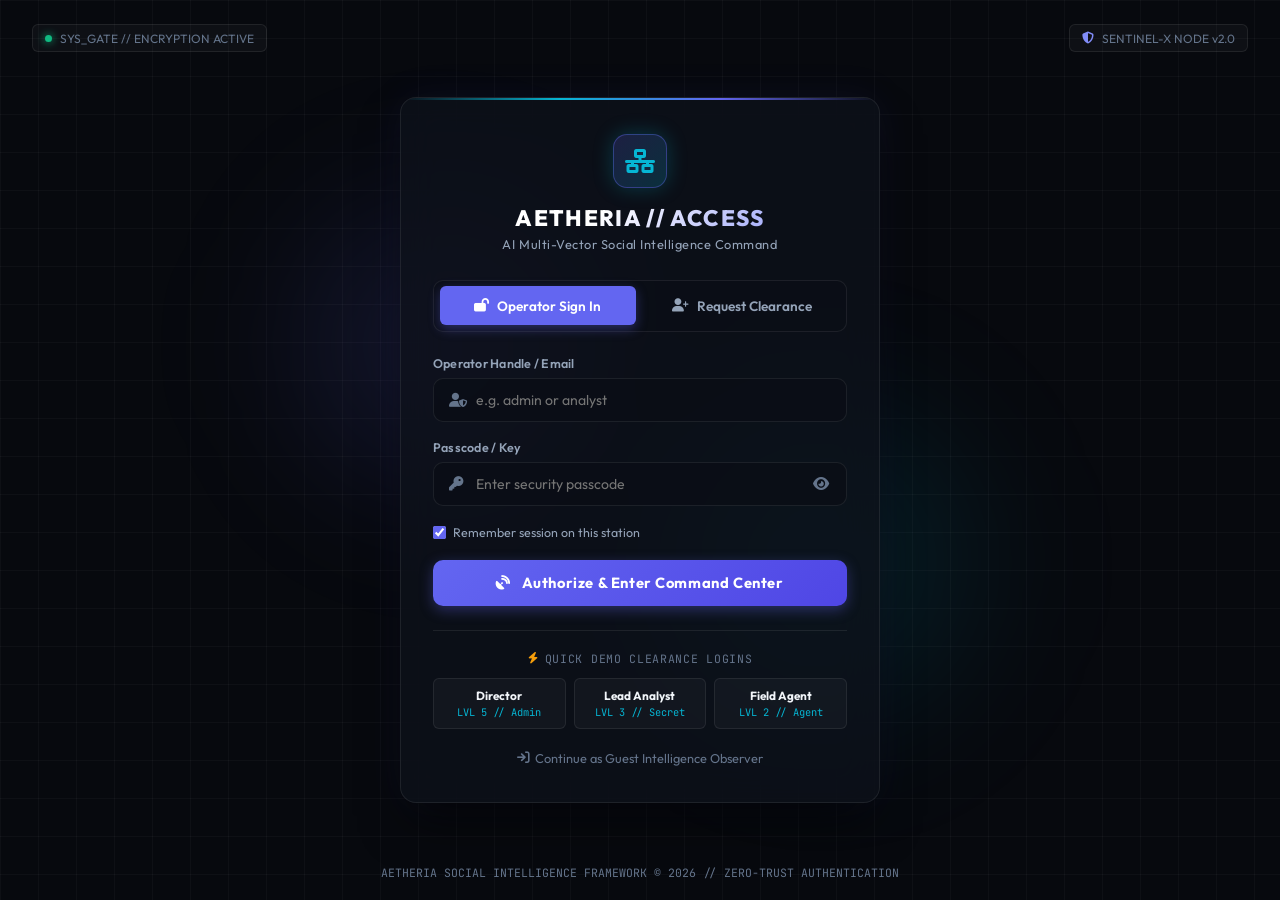
==== frontend/login.html @ 0024b8b7 "Update project" ====
<!DOCTYPE html>
<html lang="en">
<head>
  <meta charset="UTF-8" />
  <meta name="viewport" content="width=device-width, initial-scale=1.0" />
  <title>AETHERIA // Access Portal & Authentication</title>
  <meta name="description" content="Secure Access Portal for AETHERIA AI Social Media Intelligence & Network Framework" />
  
  <!-- Fonts -->
  <link rel="preconnect" href="https://fonts.googleapis.com">
  <link rel="preconnect" href="https://fonts.gstatic.com" crossorigin>
  <link href="https://fonts.googleapis.com/css2?family=JetBrains+Mono:wght@400;600;700&family=Outfit:wght@300;400;500;600;700;800&display=swap" rel="stylesheet">
  
  <!-- Font Awesome -->
  <link rel="stylesheet" href="https://cdnjs.cloudflare.com/ajax/libs/font-awesome/6.5.1/css/all.min.css" />

  <style>
    :root {
      --bg-dark: #07090e;
      --bg-card: rgba(14, 18, 27, 0.75);
      --bg-card-hover: rgba(22, 28, 42, 0.85);
      --bg-input: rgba(10, 14, 22, 0.8);
      
      --primary: #6366f1;
      --primary-light: #818cf8;
      --primary-glow: rgba(99, 102, 241, 0.35);
      
      --neon-cyan: #06b6d4;
      --neon-cyan-glow: rgba(6, 182, 212, 0.3);
      --neon-emerald: #10b981;
      --neon-purple: #a855f7;
      --neon-rose: #f43f5e;
      --neon-amber: #f59e0b;
      
      --text-main: #f1f5f9;
      --text-muted: #94a3b8;
      --text-dim: #64748b;
      
      --border-subtle: rgba(255, 255, 255, 0.08);
      --border-active: rgba(99, 102, 241, 0.5);
      --radius-lg: 16px;
      --radius-md: 10px;
      --radius-sm: 6px;
    }

    * {
      box-sizing: border-box;
      margin: 0;
      padding: 0;
      font-family: 'Outfit', -apple-system, BlinkMacSystemFont, sans-serif;
      -webkit-font-smoothing: antialiased;
    }

    body {
      background-color: var(--bg-dark);
      color: var(--text-main);
      min-height: 100vh;
      display: flex;
      flex-direction: column;
      justify-content: center;
      align-items: center;
      overflow-x: hidden;
      position: relative;
      padding: 1.5rem;
    }

    /* Ambient Cyber Background Grid & Orbs */
    .bg-grid {
      position: fixed;
      inset: 0;
      background-image: 
        linear-gradient(to right, rgba(255, 255, 255, 0.03) 1px, transparent 1px),
        linear-gradient(to bottom, rgba(255, 255, 255, 0.03) 1px, transparent 1px);
      background-size: 38px 38px;
      z-index: 0;
      pointer-events: none;
    }

    .glow-orb-1 {
      position: fixed;
      top: 15%;
      left: 18%;
      width: 420px;
      height: 420px;
      background: radial-gradient(circle, rgba(99, 102, 241, 0.18) 0%, transparent 70%);
      filter: blur(60px);
      z-index: 0;
      pointer-events: none;
      animation: floatSlow 12s ease-in-out infinite alternate;
    }

    .glow-orb-2 {
      position: fixed;
      bottom: 12%;
      right: 18%;
      width: 460px;
      height: 460px;
      background: radial-gradient(circle, rgba(6, 182, 212, 0.15) 0%, transparent 70%);
      filter: blur(60px);
      z-index: 0;
      pointer-events: none;
      animation: floatSlow 15s ease-in-out infinite alternate-reverse;
    }

    @keyframes floatSlow {
      0% { transform: translate(0, 0) scale(1); }
      100% { transform: translate(30px, -40px) scale(1.1); }
    }

    /* Top Telemetry Bar */
    .top-telemetry {
      position: absolute;
      top: 1.5rem;
      left: 2rem;
      right: 2rem;
      display: flex;
      justify-content: space-between;
      align-items: center;
      font-family: 'JetBrains Mono', monospace;
      font-size: 0.75rem;
      color: var(--text-dim);
      z-index: 10;
    }

    .telemetry-tag {
      display: inline-flex;
      align-items: center;
      gap: 0.5rem;
      background: rgba(255, 255, 255, 0.03);
      padding: 0.35rem 0.75rem;
      border-radius: var(--radius-sm);
      border: 1px solid var(--border-subtle);
    }

    .pulse-dot {
      width: 7px;
      height: 7px;
      border-radius: 50%;
      background: var(--neon-emerald);
      box-shadow: 0 0 8px var(--neon-emerald);
      animation: pulse 2s infinite;
    }

    @keyframes pulse {
      0%, 100% { opacity: 1; transform: scale(1); }
      50% { opacity: 0.4; transform: scale(0.85); }
    }

    /* Main Auth Container */
    .auth-card-container {
      position: relative;
      z-index: 10;
      width: 100%;
      max-width: 480px;
      margin: auto;
    }

    .auth-card {
      background: var(--bg-card);
      backdrop-filter: blur(20px);
      -webkit-backdrop-filter: blur(20px);
      border: 1px solid var(--border-subtle);
      border-radius: var(--radius-lg);
      padding: 2.25rem 2rem;
      box-shadow: 0 25px 50px -12px rgba(0, 0, 0, 0.7), 0 0 40px rgba(99, 102, 241, 0.08);
      position: relative;
      overflow: hidden;
      transition: border-color 0.3s ease;
    }

    .auth-card::before {
      content: '';
      position: absolute;
      top: 0;
      left: 0;
      right: 0;
      height: 2px;
      background: linear-gradient(90deg, transparent, var(--neon-cyan), var(--primary), transparent);
    }

    /* Brand Header */
    .brand-section {
      text-align: center;
      margin-bottom: 1.75rem;
    }

    .brand-icon-wrap {
      width: 54px;
      height: 54px;
      margin: 0 auto 1rem;
      border-radius: 14px;
      background: linear-gradient(135deg, rgba(99, 102, 241, 0.2), rgba(6, 182, 212, 0.2));
      border: 1px solid rgba(99, 102, 241, 0.4);
      display: flex;
      align-items: center;
      justify-content: center;
      font-size: 1.5rem;
      color: var(--neon-cyan);
      box-shadow: 0 0 20px rgba(6, 182, 212, 0.25);
    }

    .brand-title {
      font-size: 1.4rem;
      font-weight: 800;
      letter-spacing: 0.06em;
      background: linear-gradient(135deg, #ffffff 40%, var(--primary-light) 100%);
      -webkit-background-clip: text;
      -webkit-text-fill-color: transparent;
    }

    .brand-subtitle {
      font-size: 0.8rem;
      color: var(--text-muted);
      margin-top: 0.25rem;
      letter-spacing: 0.04em;
    }

    /* Auth Tab Toggle */
    .auth-tabs {
      display: grid;
      grid-template-columns: 1fr 1fr;
      gap: 0.5rem;
      background: rgba(10, 14, 22, 0.6);
      padding: 0.35rem;
      border-radius: var(--radius-md);
      border: 1px solid var(--border-subtle);
      margin-bottom: 1.5rem;
    }

    .auth-tab-btn {
      background: transparent;
      border: none;
      color: var(--text-muted);
      padding: 0.65rem 0.5rem;
      font-size: 0.85rem;
      font-weight: 600;
      border-radius: var(--radius-sm);
      cursor: pointer;
      display: flex;
      align-items: center;
      justify-content: center;
      gap: 0.5rem;
      transition: all 0.2s ease;
    }

    .auth-tab-btn:hover {
      color: var(--text-main);
    }

    .auth-tab-btn.active {
      background: var(--primary);
      color: #ffffff;
      box-shadow: 0 4px 12px var(--primary-glow);
    }

    /* Alerts */
    .auth-alert {
      display: none;
      padding: 0.75rem 1rem;
      border-radius: var(--radius-sm);
      font-size: 0.82rem;
      margin-bottom: 1.25rem;
      line-height: 1.4;
      align-items: center;
      gap: 0.6rem;
    }

    .auth-alert.error {
      display: flex;
      background: rgba(244, 63, 94, 0.12);
      border: 1px solid rgba(244, 63, 94, 0.3);
      color: #fda4af;
    }

    .auth-alert.success {
      display: flex;
      background: rgba(16, 185, 129, 0.12);
      border: 1px solid rgba(16, 185, 129, 0.3);
      color: #6ee7b7;
    }

    /* Form Styles */
    .form-group {
      margin-bottom: 1.15rem;
    }

    .form-label {
      display: flex;
      justify-content: space-between;
      align-items: center;
      font-size: 0.78rem;
      font-weight: 600;
      color: var(--text-muted);
      margin-bottom: 0.45rem;
      letter-spacing: 0.02em;
    }

    .input-wrapper {
      position: relative;
      display: flex;
      align-items: center;
    }

    .input-icon {
      position: absolute;
      left: 1rem;
      color: var(--text-dim);
      font-size: 0.9rem;
      pointer-events: none;
      transition: color 0.2s;
    }

    .auth-input {
      width: 100%;
      background: var(--bg-input);
      border: 1px solid var(--border-subtle);
      border-radius: var(--radius-md);
      padding: 0.75rem 1rem 0.75rem 2.6rem;
      color: var(--text-main);
      font-size: 0.88rem;
      outline: none;
      transition: all 0.2s ease;
    }

    .auth-input:focus {
      border-color: var(--primary);
      box-shadow: 0 0 0 3px var(--primary-glow);
    }

    .auth-input:focus + .input-icon,
    .input-wrapper:focus-within .input-icon {
      color: var(--neon-cyan);
    }

    .toggle-pwd-btn {
      position: absolute;
      right: 0.85rem;
      background: none;
      border: none;
      color: var(--text-dim);
      cursor: pointer;
      padding: 0.25rem;
      font-size: 0.9rem;
      transition: color 0.2s;
    }

    .toggle-pwd-btn:hover {
      color: var(--text-main);
    }

    /* Select Dropdown */
    .auth-select {
      width: 100%;
      background: var(--bg-input);
      border: 1px solid var(--border-subtle);
      border-radius: var(--radius-md);
      padding: 0.75rem 1rem;
      color: var(--text-main);
      font-size: 0.88rem;
      outline: none;
      cursor: pointer;
    }

    .auth-select:focus {
      border-color: var(--primary);
    }

    .auth-select option {
      background: #0f172a;
      color: #ffffff;
    }

    /* Extra Form Row */
    .form-options {
      display: flex;
      justify-content: space-between;
      align-items: center;
      font-size: 0.78rem;
      color: var(--text-muted);
      margin-bottom: 1.25rem;
    }

    .remember-me {
      display: flex;
      align-items: center;
      gap: 0.45rem;
      cursor: pointer;
    }

    .remember-me input {
      accent-color: var(--primary);
      cursor: pointer;
    }

    /* Submit Button */
    .btn-submit {
      width: 100%;
      background: linear-gradient(135deg, var(--primary) 0%, #4f46e5 100%);
      color: #ffffff;
      border: none;
      padding: 0.85rem;
      font-size: 0.92rem;
      font-weight: 700;
      letter-spacing: 0.04em;
      border-radius: var(--radius-md);
      cursor: pointer;
      display: flex;
      align-items: center;
      justify-content: center;
      gap: 0.6rem;
      box-shadow: 0 4px 14px var(--primary-glow);
      transition: all 0.2s ease;
    }

    .btn-submit:hover {
      transform: translateY(-1px);
      box-shadow: 0 6px 20px rgba(99, 102, 241, 0.5);
    }

    .btn-submit:active {
      transform: translateY(0);
    }

    .btn-submit:disabled {
      opacity: 0.65;
      cursor: not-allowed;
      transform: none;
    }

    /* Demo Access Section */
    .demo-access-wrap {
      margin-top: 1.5rem;
      padding-top: 1.25rem;
      border-top: 1px solid var(--border-subtle);
    }

    .demo-title {
      font-family: 'JetBrains Mono', monospace;
      font-size: 0.72rem;
      color: var(--text-dim);
      text-transform: uppercase;
      letter-spacing: 0.06em;
      text-align: center;
      margin-bottom: 0.75rem;
      display: flex;
      align-items: center;
      justify-content: center;
      gap: 0.4rem;
    }

    .demo-chips {
      display: grid;
      grid-template-columns: repeat(3, 1fr);
      gap: 0.5rem;
    }

    .demo-chip {
      background: rgba(255, 255, 255, 0.03);
      border: 1px solid var(--border-subtle);
      border-radius: var(--radius-sm);
      padding: 0.55rem 0.4rem;
      text-align: center;
      cursor: pointer;
      transition: all 0.2s ease;
    }

    .demo-chip:hover {
      background: rgba(99, 102, 241, 0.12);
      border-color: var(--primary-light);
      transform: translateY(-1px);
    }

    .demo-chip-role {
      font-size: 0.74rem;
      font-weight: 700;
      color: var(--text-main);
      display: block;
    }

    .demo-chip-clearance {
      font-family: 'JetBrains Mono', monospace;
      font-size: 0.65rem;
      color: var(--neon-cyan);
      display: block;
      margin-top: 0.15rem;
    }

    /* Guest Access Link */
    .guest-link-wrap {
      text-align: center;
      margin-top: 1.25rem;
      font-size: 0.8rem;
    }

    .guest-link {
      color: var(--text-dim);
      text-decoration: none;
      transition: color 0.2s;
      display: inline-flex;
      align-items: center;
      gap: 0.35rem;
    }

    .guest-link:hover {
      color: var(--neon-cyan);
    }

    /* Footer */
    .auth-footer {
      position: absolute;
      bottom: 1.25rem;
      text-align: center;
      font-family: 'JetBrains Mono', monospace;
      font-size: 0.72rem;
      color: var(--text-dim);
      z-index: 10;
    }

    @media (max-width: 540px) {
      .top-telemetry {
        display: none;
      }
      .auth-card {
        padding: 1.75rem 1.25rem;
      }
      .demo-chips {
        grid-template-columns: 1fr;
      }
    }
  </style>
</head>
<body>

  <!-- Ambient Elements -->
  <div class="bg-grid"></div>
  <div class="glow-orb-1"></div>
  <div class="glow-orb-2"></div>

  <!-- Top Telemetry -->
  <div class="top-telemetry">
    <div class="telemetry-tag">
      <div class="pulse-dot"></div>
      <span>SYS_GATE // ENCRYPTION ACTIVE</span>
    </div>
    <div class="telemetry-tag">
      <i class="fas fa-shield-halved" style="color: var(--primary-light);"></i>
      <span>SENTINEL-X NODE v2.0</span>
    </div>
  </div>

  <!-- Auth Card Container -->
  <div class="auth-card-container">
    <div class="auth-card">

      <!-- Brand Section -->
      <div class="brand-section">
        <div class="brand-icon-wrap">
          <i class="fas fa-network-wired"></i>
        </div>
        <h1 class="brand-title">AETHERIA // ACCESS</h1>
        <p class="brand-subtitle">AI Multi-Vector Social Intelligence Command</p>
      </div>

      <!-- Tab Switcher -->
      <div class="auth-tabs">
        <button id="tab-login" class="auth-tab-btn active" onclick="switchTab('login')">
          <i class="fas fa-lock-open"></i> Operator Sign In
        </button>
        <button id="tab-register" class="auth-tab-btn" onclick="switchTab('register')">
          <i class="fas fa-user-plus"></i> Request Clearance
        </button>
      </div>

      <!-- Alert Box -->
      <div id="auth-alert" class="auth-alert">
        <i id="alert-icon" class="fas fa-circle-exclamation"></i>
        <span id="alert-msg">Error details</span>
      </div>

      <!-- ================= LOGIN FORM ================= -->
      <form id="form-login" onsubmit="handleLogin(event)">
        <div class="form-group">
          <label class="form-label" for="login-username">Operator Handle / Email</label>
          <div class="input-wrapper">
            <i class="fas fa-user-shield input-icon"></i>
            <input type="text" id="login-username" class="auth-input" placeholder="e.g. admin or analyst" required autocomplete="username" />
          </div>
        </div>

        <div class="form-group">
          <div class="form-label">
            <span>Passcode / Key</span>
          </div>
          <div class="input-wrapper">
            <i class="fas fa-key input-icon"></i>
            <input type="password" id="login-password" class="auth-input" placeholder="Enter security passcode" required autocomplete="current-password" />
            <button type="button" class="toggle-pwd-btn" onclick="togglePasswordVisibility('login-password', this)">
              <i class="fas fa-eye"></i>
            </button>
          </div>
        </div>

        <div class="form-options">
          <label class="remember-me">
            <input type="checkbox" id="login-remember" checked />
            <span>Remember session on this station</span>
          </label>
        </div>

        <button type="submit" id="btn-login-submit" class="btn-submit">
          <i class="fas fa-satellite-dish"></i> Authorize & Enter Command Center
        </button>

        <!-- Quick 1-Click Demo Profiles -->
        <div class="demo-access-wrap">
          <div class="demo-title">
            <i class="fas fa-bolt" style="color: var(--neon-amber);"></i> Quick Demo Clearance Logins
          </div>
          <div class="demo-chips">
            <div class="demo-chip" onclick="fillDemo('admin', 'admin123')">
              <span class="demo-chip-role">Director</span>
              <span class="demo-chip-clearance">LVL 5 // Admin</span>
            </div>
            <div class="demo-chip" onclick="fillDemo('analyst', 'sentinel2026')">
              <span class="demo-chip-role">Lead Analyst</span>
              <span class="demo-chip-clearance">LVL 3 // Secret</span>
            </div>
            <div class="demo-chip" onclick="fillDemo('operator', 'operator123')">
              <span class="demo-chip-role">Field Agent</span>
              <span class="demo-chip-clearance">LVL 2 // Agent</span>
            </div>
          </div>
        </div>
      </form>

      <!-- ================= REGISTER FORM ================= -->
      <form id="form-register" style="display: none;" onsubmit="handleRegister(event)">
        <div class="form-group">
          <label class="form-label" for="reg-fullname">Full Name & Rank</label>
          <div class="input-wrapper">
            <i class="fas fa-id-card input-icon"></i>
            <input type="text" id="reg-fullname" class="auth-input" placeholder="e.g. Dr. Alex Mercer" required />
          </div>
        </div>

        <div class="form-group">
          <label class="form-label" for="reg-username">Operator Handle (Username)</label>
          <div class="input-wrapper">
            <i class="fas fa-terminal input-icon"></i>
            <input type="text" id="reg-username" class="auth-input" placeholder="e.g. amercer_ai" required autocomplete="username" />
          </div>
        </div>

        <div class="form-group">
          <label class="form-label" for="reg-email">Official Comms Email</label>
          <div class="input-wrapper">
            <i class="fas fa-envelope input-icon"></i>
            <input type="email" id="reg-email" class="auth-input" placeholder="name@organization.gov" required autocomplete="email" />
          </div>
        </div>

        <div class="form-group">
          <label class="form-label" for="reg-password">Access Passcode</label>
          <div class="input-wrapper">
            <i class="fas fa-lock input-icon"></i>
            <input type="password" id="reg-password" class="auth-input" placeholder="Minimum 6 characters" required autocomplete="new-password" />
            <button type="button" class="toggle-pwd-btn" onclick="togglePasswordVisibility('reg-password', this)">
              <i class="fas fa-eye"></i>
            </button>
          </div>
        </div>

        <div class="form-group">
          <label class="form-label" for="reg-role">Role Specialization</label>
          <select id="reg-role" class="auth-select">
            <option value="Lead Analyst">Lead Intelligence Analyst (Level 3)</option>
            <option value="Threat Researcher">Threat & Disinformation Analyst (Level 3)</option>
            <option value="Field Operator">Field Monitoring Operator (Level 2)</option>
            <option value="Director / Admin">Operations Commander / Admin (Level 5)</option>
          </select>
        </div>

        <button type="submit" id="btn-reg-submit" class="btn-submit">
          <i class="fas fa-id-badge"></i> Submit Clearance Registration
        </button>
      </form>

      <!-- Guest Bypass Link -->
      <div class="guest-link-wrap">
        <a href="/" class="guest-link">
          <i class="fas fa-arrow-right-to-bracket"></i> Continue as Guest Intelligence Observer
        </a>
      </div>

    </div>
  </div>

  <!-- Footer -->
  <div class="auth-footer">
    AETHERIA SOCIAL INTELLIGENCE FRAMEWORK &copy; 2026 // ZERO-TRUST AUTHENTICATION
  </div>

  <script>
    // Tab Switching
    function switchTab(mode) {
      const tabLogin = document.getElementById('tab-login');
      const tabRegister = document.getElementById('tab-register');
      const formLogin = document.getElementById('form-login');
      const formRegister = document.getElementById('form-register');
      hideAlert();

      if (mode === 'login') {
        tabLogin.classList.add('active');
        tabRegister.classList.remove('active');
        formLogin.style.display = 'block';
        formRegister.style.display = 'none';
      } else {
        tabRegister.classList.add('active');
        tabLogin.classList.remove('active');
        formRegister.style.display = 'block';
        formLogin.style.display = 'none';
      }
    }

    // Toggle Password Visibility
    function togglePasswordVisibility(inputId, btn) {
      const input = document.getElementById(inputId);
      const icon = btn.querySelector('i');
      if (input.type === 'password') {
        input.type = 'text';
        icon.className = 'fas fa-eye-slash';
      } else {
        input.type = 'password';
        icon.className = 'fas fa-eye';
      }
    }

    // Alert helper
    function showAlert(msg, isError = true) {
      const box = document.getElementById('auth-alert');
      const text = document.getElementById('alert-msg');
      const icon = document.getElementById('alert-icon');
      box.className = 'auth-alert ' + (isError ? 'error' : 'success');
      icon.className = isError ? 'fas fa-circle-exclamation' : 'fas fa-circle-check';
      text.textContent = msg;
    }

    function hideAlert() {
      const box = document.getElementById('auth-alert');
      box.className = 'auth-alert';
      box.style.display = 'none';
    }

    // Fill Demo Profile Credentials
    function fillDemo(username, password) {
      switchTab('login');
      document.getElementById('login-username').value = username;
      document.getElementById('login-password').value = password;
      showAlert(`Selected ${username.toUpperCase()} demo profile. Click Authorize to proceed.`, false);
    }

    // Handle Login API Request
    async function handleLogin(e) {
      e.preventDefault();
      hideAlert();

      const username = document.getElementById('login-username').value.trim();
      const password = document.getElementById('login-password').value;
      const btn = document.getElementById('btn-login-submit');

      btn.disabled = true;
      btn.innerHTML = '<i class="fas fa-spinner fa-spin"></i> Verifying Credentials...';

      try {
        const res = await fetch('/api/auth/login', {
          method: 'POST',
          headers: { 'Content-Type': 'application/json' },
          body: JSON.stringify({ username, password })
        });

        const data = await res.json();
        if (data.success && data.token) {
          // Save session
          localStorage.setItem('aetheria_token', data.token);
          localStorage.setItem('aetheria_user', JSON.stringify(data.user));
          
          showAlert('Authentication Verified! Access Granted. Redirecting...', false);
          setTimeout(() => {
            window.location.href = '/';
          }, 800);
        } else {
          showAlert(data.message || 'Access Denied: Invalid credentials.', true);
          btn.disabled = false;
          btn.innerHTML = '<i class="fas fa-satellite-dish"></i> Authorize & Enter Command Center';
        }
      } catch (err) {
        console.error(err);
        showAlert('Network or Server Connection Error. Please try again.', true);
        btn.disabled = false;
        btn.innerHTML = '<i class="fas fa-satellite-dish"></i> Authorize & Enter Command Center';
      }
    }

    // Handle Register API Request
    async function handleRegister(e) {
      e.preventDefault();
      hideAlert();

      const fullName = document.getElementById('reg-fullname').value.trim();
      const username = document.getElementById('reg-username').value.trim();
      const email = document.getElementById('reg-email').value.trim();
      const password = document.getElementById('reg-password').value;
      const role = document.getElementById('reg-role').value;
      const btn = document.getElementById('btn-reg-submit');

      btn.disabled = true;
      btn.innerHTML = '<i class="fas fa-spinner fa-spin"></i> Registering Clearance...';

      try {
        const res = await fetch('/api/auth/register', {
          method: 'POST',
          headers: { 'Content-Type': 'application/json' },
          body: JSON.stringify({
            full_name: fullName,
            username: username,
            email: email,
            password: password,
            role: role,
            clearance_level: role.includes('Level 5') ? 'Level 5' : 'Level 3'
          })
        });

        const data = await res.json();
        if (data.success && data.token) {
          localStorage.setItem('aetheria_token', data.token);
          localStorage.setItem('aetheria_user', JSON.stringify(data.user));

          showAlert('Clearance Profile Activated! Redirecting to Command Center...', false);
          setTimeout(() => {
            window.location.href = '/';
          }, 800);
        } else {
          showAlert(data.message || 'Registration failed.', true);
          btn.disabled = false;
          btn.innerHTML = '<i class="fas fa-id-badge"></i> Submit Clearance Registration';
        }
      } catch (err) {
        console.error(err);
        showAlert('Network or Server Connection Error. Please try again.', true);
        btn.disabled = false;
        btn.innerHTML = '<i class="fas fa-id-badge"></i> Submit Clearance Registration';
      }
    }

    // Auto-check if already logged in
    window.addEventListener('DOMContentLoaded', async () => {
      const token = localStorage.getItem('aetheria_token');
      if (token) {
        try {
          const res = await fetch(`/api/auth/me?token=${encodeURIComponent(token)}`);
          const data = await res.json();
          if (data.authenticated && data.user) {
            showAlert(`Active session detected for ${data.user.full_name || data.user.username}. Redirecting...`, false);
            setTimeout(() => {
              window.location.href = '/';
            }, 600);
          }
        } catch (e) {
          // Ignore and let user log in
        }
      }
    });
  </script>
</body>
</html>
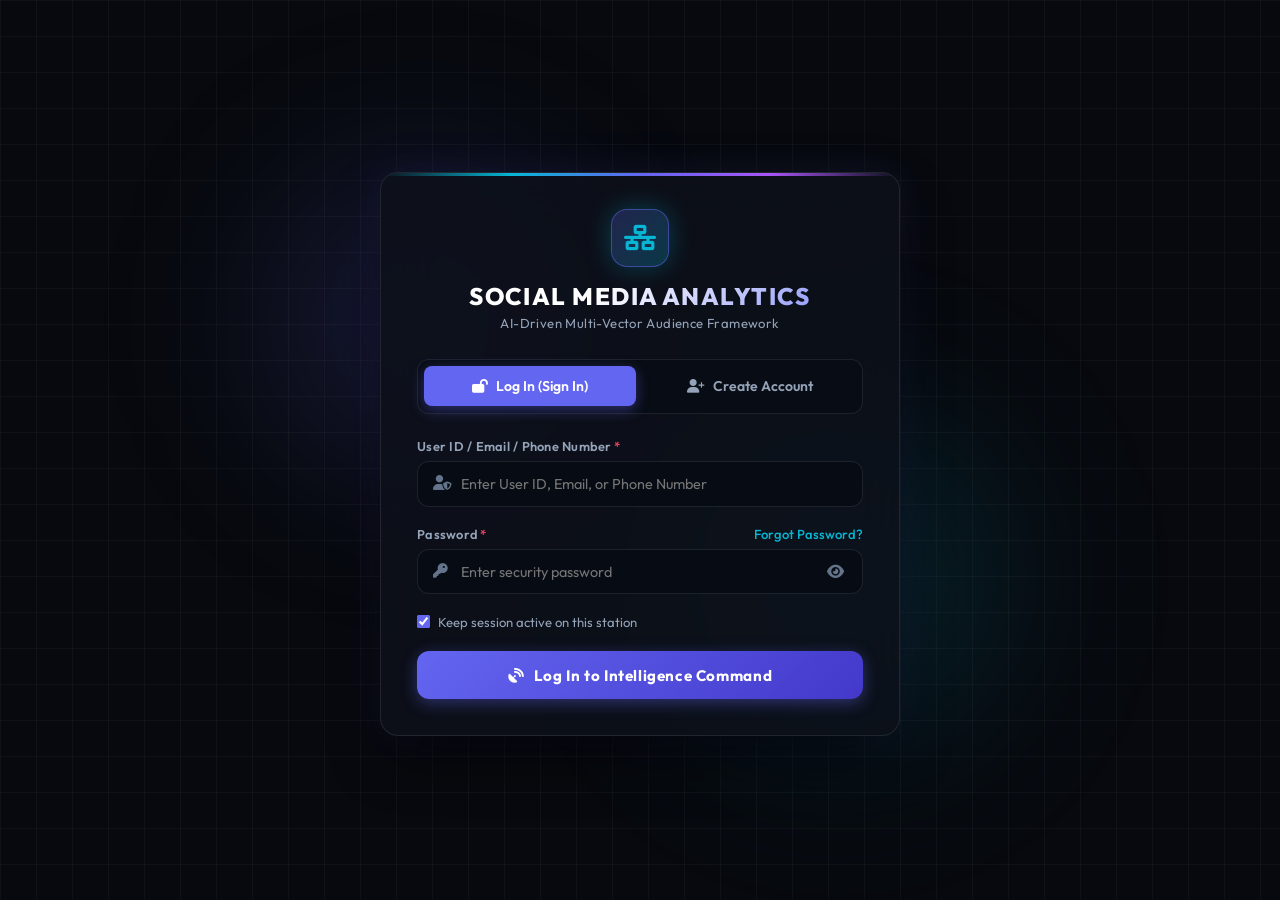
==== commit f47e0c8b: "commit 1" ====
--- a/frontend/login.html
+++ b/frontend/login.html
@@ -3,13 +3,13 @@
 <head>
   <meta charset="UTF-8" />
   <meta name="viewport" content="width=device-width, initial-scale=1.0" />
-  <title>AETHERIA // Access Portal & Authentication</title>
-  <meta name="description" content="Secure Access Portal for AETHERIA AI Social Media Intelligence & Network Framework" />
+  <title>Social Media Analytics // Access Portal</title>
+  <meta name="description" content="Secure Access Portal for Social Media Analytics - AI-Driven Multi-Vector Audience Framework" />
   
-  <!-- Fonts -->
+  <!-- Google Fonts -->
   <link rel="preconnect" href="https://fonts.googleapis.com">
   <link rel="preconnect" href="https://fonts.gstatic.com" crossorigin>
-  <link href="https://fonts.googleapis.com/css2?family=JetBrains+Mono:wght@400;600;700&family=Outfit:wght@300;400;500;600;700;800&display=swap" rel="stylesheet">
+  <link href="https://fonts.googleapis.com/css2?family=JetBrains+Mono:wght@400;500;600;700&family=Outfit:wght@300;400;500;600;700;800;900&display=swap" rel="stylesheet">
   
   <!-- Font Awesome -->
   <link rel="stylesheet" href="https://cdnjs.cloudflare.com/ajax/libs/font-awesome/6.5.1/css/all.min.css" />
@@ -17,30 +17,31 @@
   <style>
     :root {
       --bg-dark: #07090e;
-      --bg-card: rgba(14, 18, 27, 0.75);
-      --bg-card-hover: rgba(22, 28, 42, 0.85);
-      --bg-input: rgba(10, 14, 22, 0.8);
+      --bg-card: rgba(13, 17, 26, 0.85);
+      --bg-card-hover: rgba(20, 26, 40, 0.92);
+      --bg-input: rgba(8, 12, 20, 0.85);
       
       --primary: #6366f1;
       --primary-light: #818cf8;
-      --primary-glow: rgba(99, 102, 241, 0.35);
+      --primary-glow: rgba(99, 102, 241, 0.4);
       
       --neon-cyan: #06b6d4;
-      --neon-cyan-glow: rgba(6, 182, 212, 0.3);
+      --neon-cyan-glow: rgba(6, 182, 212, 0.35);
       --neon-emerald: #10b981;
+      --neon-emerald-glow: rgba(16, 185, 129, 0.35);
       --neon-purple: #a855f7;
       --neon-rose: #f43f5e;
       --neon-amber: #f59e0b;
       
-      --text-main: #f1f5f9;
+      --text-main: #f8fafc;
       --text-muted: #94a3b8;
       --text-dim: #64748b;
       
-      --border-subtle: rgba(255, 255, 255, 0.08);
-      --border-active: rgba(99, 102, 241, 0.5);
-      --radius-lg: 16px;
-      --radius-md: 10px;
-      --radius-sm: 6px;
+      --border-subtle: rgba(255, 255, 255, 0.09);
+      --border-active: rgba(99, 102, 241, 0.6);
+      --radius-lg: 18px;
+      --radius-md: 12px;
+      --radius-sm: 8px;
     }
 
     * {
@@ -61,7 +62,7 @@
       align-items: center;
       overflow-x: hidden;
       position: relative;
-      padding: 1.5rem;
+      padding: 1.5rem 1rem;
     }
 
     /* Ambient Cyber Background Grid & Orbs */
@@ -69,21 +70,21 @@
       position: fixed;
       inset: 0;
       background-image: 
-        linear-gradient(to right, rgba(255, 255, 255, 0.03) 1px, transparent 1px),
-        linear-gradient(to bottom, rgba(255, 255, 255, 0.03) 1px, transparent 1px);
-      background-size: 38px 38px;
+        linear-gradient(to right, rgba(255, 255, 255, 0.035) 1px, transparent 1px),
+        linear-gradient(to bottom, rgba(255, 255, 255, 0.035) 1px, transparent 1px);
+      background-size: 36px 36px;
       z-index: 0;
       pointer-events: none;
     }
 
     .glow-orb-1 {
       position: fixed;
-      top: 15%;
-      left: 18%;
-      width: 420px;
-      height: 420px;
-      background: radial-gradient(circle, rgba(99, 102, 241, 0.18) 0%, transparent 70%);
-      filter: blur(60px);
+      top: 10%;
+      left: 15%;
+      width: 460px;
+      height: 460px;
+      background: radial-gradient(circle, rgba(99, 102, 241, 0.22) 0%, transparent 70%);
+      filter: blur(70px);
       z-index: 0;
       pointer-events: none;
       animation: floatSlow 12s ease-in-out infinite alternate;
@@ -91,33 +92,33 @@
 
     .glow-orb-2 {
       position: fixed;
-      bottom: 12%;
-      right: 18%;
-      width: 460px;
-      height: 460px;
-      background: radial-gradient(circle, rgba(6, 182, 212, 0.15) 0%, transparent 70%);
-      filter: blur(60px);
+      bottom: 8%;
+      right: 15%;
+      width: 500px;
+      height: 500px;
+      background: radial-gradient(circle, rgba(6, 182, 212, 0.18) 0%, transparent 70%);
+      filter: blur(70px);
       z-index: 0;
       pointer-events: none;
-      animation: floatSlow 15s ease-in-out infinite alternate-reverse;
+      animation: floatSlow 16s ease-in-out infinite alternate-reverse;
     }
 
     @keyframes floatSlow {
       0% { transform: translate(0, 0) scale(1); }
-      100% { transform: translate(30px, -40px) scale(1.1); }
-    }
-
-    /* Top Telemetry Bar */
+      100% { transform: translate(35px, -45px) scale(1.12); }
+    }
+
+    /* Top Telemetry Header */
     .top-telemetry {
       position: absolute;
-      top: 1.5rem;
+      top: 1.25rem;
       left: 2rem;
       right: 2rem;
       display: flex;
       justify-content: space-between;
       align-items: center;
       font-family: 'JetBrains Mono', monospace;
-      font-size: 0.75rem;
+      font-size: 0.76rem;
       color: var(--text-dim);
       z-index: 10;
     }
@@ -126,24 +127,25 @@
       display: inline-flex;
       align-items: center;
       gap: 0.5rem;
-      background: rgba(255, 255, 255, 0.03);
-      padding: 0.35rem 0.75rem;
+      background: rgba(255, 255, 255, 0.04);
+      padding: 0.4rem 0.85rem;
       border-radius: var(--radius-sm);
       border: 1px solid var(--border-subtle);
+      backdrop-filter: blur(10px);
     }
 
     .pulse-dot {
-      width: 7px;
-      height: 7px;
+      width: 8px;
+      height: 8px;
       border-radius: 50%;
       background: var(--neon-emerald);
-      box-shadow: 0 0 8px var(--neon-emerald);
+      box-shadow: 0 0 10px var(--neon-emerald);
       animation: pulse 2s infinite;
     }
 
     @keyframes pulse {
       0%, 100% { opacity: 1; transform: scale(1); }
-      50% { opacity: 0.4; transform: scale(0.85); }
+      50% { opacity: 0.35; transform: scale(0.85); }
     }
 
     /* Main Auth Container */
@@ -151,21 +153,21 @@
       position: relative;
       z-index: 10;
       width: 100%;
-      max-width: 480px;
-      margin: auto;
+      max-width: 520px;
+      margin: 2.5rem auto 2rem;
     }
 
     .auth-card {
       background: var(--bg-card);
-      backdrop-filter: blur(20px);
-      -webkit-backdrop-filter: blur(20px);
+      backdrop-filter: blur(28px);
+      -webkit-backdrop-filter: blur(28px);
       border: 1px solid var(--border-subtle);
       border-radius: var(--radius-lg);
-      padding: 2.25rem 2rem;
-      box-shadow: 0 25px 50px -12px rgba(0, 0, 0, 0.7), 0 0 40px rgba(99, 102, 241, 0.08);
+      padding: 2.25rem 2.25rem;
+      box-shadow: 0 25px 60px -15px rgba(0, 0, 0, 0.8), 0 0 45px rgba(99, 102, 241, 0.12);
       position: relative;
       overflow: hidden;
-      transition: border-color 0.3s ease;
+      transition: all 0.3s ease;
     }
 
     .auth-card::before {
@@ -174,8 +176,8 @@
       top: 0;
       left: 0;
       right: 0;
-      height: 2px;
-      background: linear-gradient(90deg, transparent, var(--neon-cyan), var(--primary), transparent);
+      height: 3px;
+      background: linear-gradient(90deg, transparent, var(--neon-cyan), var(--primary), var(--neon-purple), transparent);
     }
 
     /* Brand Header */
@@ -185,22 +187,22 @@
     }
 
     .brand-icon-wrap {
-      width: 54px;
-      height: 54px;
-      margin: 0 auto 1rem;
-      border-radius: 14px;
-      background: linear-gradient(135deg, rgba(99, 102, 241, 0.2), rgba(6, 182, 212, 0.2));
-      border: 1px solid rgba(99, 102, 241, 0.4);
+      width: 58px;
+      height: 58px;
+      margin: 0 auto 0.85rem;
+      border-radius: 16px;
+      background: linear-gradient(135deg, rgba(99, 102, 241, 0.25), rgba(6, 182, 212, 0.25));
+      border: 1px solid rgba(99, 102, 241, 0.5);
       display: flex;
       align-items: center;
       justify-content: center;
+      font-size: 1.6rem;
+      color: var(--neon-cyan);
+      box-shadow: 0 0 25px rgba(6, 182, 212, 0.3);
+    }
+
+    .brand-title {
       font-size: 1.5rem;
-      color: var(--neon-cyan);
-      box-shadow: 0 0 20px rgba(6, 182, 212, 0.25);
-    }
-
-    .brand-title {
-      font-size: 1.4rem;
       font-weight: 800;
       letter-spacing: 0.06em;
       background: linear-gradient(135deg, #ffffff 40%, var(--primary-light) 100%);
@@ -209,10 +211,10 @@
     }
 
     .brand-subtitle {
-      font-size: 0.8rem;
+      font-size: 0.82rem;
       color: var(--text-muted);
       margin-top: 0.25rem;
-      letter-spacing: 0.04em;
+      letter-spacing: 0.03em;
     }
 
     /* Auth Tab Toggle */
@@ -220,8 +222,8 @@
       display: grid;
       grid-template-columns: 1fr 1fr;
       gap: 0.5rem;
-      background: rgba(10, 14, 22, 0.6);
-      padding: 0.35rem;
+      background: rgba(8, 12, 20, 0.7);
+      padding: 0.4rem;
       border-radius: var(--radius-md);
       border: 1px solid var(--border-subtle);
       margin-bottom: 1.5rem;
@@ -231,8 +233,8 @@
       background: transparent;
       border: none;
       color: var(--text-muted);
-      padding: 0.65rem 0.5rem;
-      font-size: 0.85rem;
+      padding: 0.7rem 0.5rem;
+      font-size: 0.88rem;
       font-weight: 600;
       border-radius: var(--radius-sm);
       cursor: pointer;
@@ -240,7 +242,7 @@
       align-items: center;
       justify-content: center;
       gap: 0.5rem;
-      transition: all 0.2s ease;
+      transition: all 0.25s ease;
     }
 
     .auth-tab-btn:hover {
@@ -250,51 +252,62 @@
     .auth-tab-btn.active {
       background: var(--primary);
       color: #ffffff;
-      box-shadow: 0 4px 12px var(--primary-glow);
-    }
-
-    /* Alerts */
+      box-shadow: 0 4px 14px var(--primary-glow);
+    }
+
+    /* Alert / Feedback Notification */
     .auth-alert {
       display: none;
-      padding: 0.75rem 1rem;
+      padding: 0.85rem 1.1rem;
       border-radius: var(--radius-sm);
-      font-size: 0.82rem;
+      font-size: 0.85rem;
       margin-bottom: 1.25rem;
-      line-height: 1.4;
-      align-items: center;
-      gap: 0.6rem;
+      line-height: 1.45;
+      align-items: center;
+      gap: 0.75rem;
+      animation: fadeIn 0.3s ease;
+    }
+
+    @keyframes fadeIn {
+      from { opacity: 0; transform: translateY(-4px); }
+      to { opacity: 1; transform: translateY(0); }
     }
 
     .auth-alert.error {
       display: flex;
-      background: rgba(244, 63, 94, 0.12);
-      border: 1px solid rgba(244, 63, 94, 0.3);
+      background: rgba(244, 63, 94, 0.15);
+      border: 1px solid rgba(244, 63, 94, 0.4);
       color: #fda4af;
     }
 
     .auth-alert.success {
       display: flex;
-      background: rgba(16, 185, 129, 0.12);
-      border: 1px solid rgba(16, 185, 129, 0.3);
+      background: rgba(16, 185, 129, 0.15);
+      border: 1px solid rgba(16, 185, 129, 0.4);
       color: #6ee7b7;
     }
 
     /* Form Styles */
     .form-group {
-      margin-bottom: 1.15rem;
+      margin-bottom: 1.2rem;
     }
 
     .form-label {
       display: flex;
       justify-content: space-between;
       align-items: center;
-      font-size: 0.78rem;
+      font-size: 0.8rem;
       font-weight: 600;
       color: var(--text-muted);
       margin-bottom: 0.45rem;
       letter-spacing: 0.02em;
     }
 
+    .form-label .req-star {
+      color: var(--neon-rose);
+      margin-left: 2px;
+    }
+
     .input-wrapper {
       position: relative;
       display: flex;
@@ -305,7 +318,7 @@
       position: absolute;
       left: 1rem;
       color: var(--text-dim);
-      font-size: 0.9rem;
+      font-size: 0.92rem;
       pointer-events: none;
       transition: color 0.2s;
     }
@@ -315,9 +328,9 @@
       background: var(--bg-input);
       border: 1px solid var(--border-subtle);
       border-radius: var(--radius-md);
-      padding: 0.75rem 1rem 0.75rem 2.6rem;
+      padding: 0.8rem 1rem 0.8rem 2.7rem;
       color: var(--text-main);
-      font-size: 0.88rem;
+      font-size: 0.9rem;
       outline: none;
       transition: all 0.2s ease;
     }
@@ -339,8 +352,8 @@
       border: none;
       color: var(--text-dim);
       cursor: pointer;
-      padding: 0.25rem;
-      font-size: 0.9rem;
+      padding: 0.35rem;
+      font-size: 0.95rem;
       transition: color 0.2s;
     }
 
@@ -354,15 +367,17 @@
       background: var(--bg-input);
       border: 1px solid var(--border-subtle);
       border-radius: var(--radius-md);
-      padding: 0.75rem 1rem;
+      padding: 0.8rem 1rem;
       color: var(--text-main);
-      font-size: 0.88rem;
+      font-size: 0.9rem;
       outline: none;
       cursor: pointer;
+      transition: border-color 0.2s;
     }
 
     .auth-select:focus {
       border-color: var(--primary);
+      box-shadow: 0 0 0 3px var(--primary-glow);
     }
 
     .auth-select option {
@@ -375,15 +390,15 @@
       display: flex;
       justify-content: space-between;
       align-items: center;
-      font-size: 0.78rem;
+      font-size: 0.82rem;
       color: var(--text-muted);
-      margin-bottom: 1.25rem;
+      margin-bottom: 1.35rem;
     }
 
     .remember-me {
       display: flex;
       align-items: center;
-      gap: 0.45rem;
+      gap: 0.5rem;
       cursor: pointer;
     }
 
@@ -392,14 +407,30 @@
       cursor: pointer;
     }
 
+    .link-forgot {
+      color: var(--neon-cyan);
+      text-decoration: none;
+      font-weight: 500;
+      transition: color 0.2s;
+      cursor: pointer;
+      background: none;
+      border: none;
+      font-size: 0.82rem;
+    }
+
+    .link-forgot:hover {
+      color: #38bdf8;
+      text-decoration: underline;
+    }
+
     /* Submit Button */
     .btn-submit {
       width: 100%;
-      background: linear-gradient(135deg, var(--primary) 0%, #4f46e5 100%);
+      background: linear-gradient(135deg, var(--primary) 0%, #4338ca 100%);
       color: #ffffff;
       border: none;
-      padding: 0.85rem;
-      font-size: 0.92rem;
+      padding: 0.9rem;
+      font-size: 0.95rem;
       font-weight: 700;
       letter-spacing: 0.04em;
       border-radius: var(--radius-md);
@@ -407,14 +438,14 @@
       display: flex;
       align-items: center;
       justify-content: center;
-      gap: 0.6rem;
-      box-shadow: 0 4px 14px var(--primary-glow);
-      transition: all 0.2s ease;
+      gap: 0.65rem;
+      box-shadow: 0 4px 16px var(--primary-glow);
+      transition: all 0.25s ease;
     }
 
     .btn-submit:hover {
-      transform: translateY(-1px);
-      box-shadow: 0 6px 20px rgba(99, 102, 241, 0.5);
+      transform: translateY(-2px);
+      box-shadow: 0 6px 24px rgba(99, 102, 241, 0.55);
     }
 
     .btn-submit:active {
@@ -427,7 +458,31 @@
       transform: none;
     }
 
-    /* Demo Access Section */
+    /* Secondary back button in forgot password */
+    .btn-back-link {
+      background: transparent;
+      border: 1px solid var(--border-subtle);
+      color: var(--text-muted);
+      padding: 0.65rem 1rem;
+      border-radius: var(--radius-sm);
+      cursor: pointer;
+      font-size: 0.82rem;
+      display: inline-flex;
+      align-items: center;
+      gap: 0.4rem;
+      margin-top: 1rem;
+      width: 100%;
+      justify-content: center;
+      transition: all 0.2s;
+    }
+
+    .btn-back-link:hover {
+      color: var(--text-main);
+      border-color: var(--primary-light);
+      background: rgba(255, 255, 255, 0.04);
+    }
+
+    /* Demo Quick Access */
     .demo-access-wrap {
       margin-top: 1.5rem;
       padding-top: 1.25rem;
@@ -455,23 +510,23 @@
     }
 
     .demo-chip {
-      background: rgba(255, 255, 255, 0.03);
+      background: rgba(255, 255, 255, 0.035);
       border: 1px solid var(--border-subtle);
       border-radius: var(--radius-sm);
-      padding: 0.55rem 0.4rem;
+      padding: 0.6rem 0.4rem;
       text-align: center;
       cursor: pointer;
       transition: all 0.2s ease;
     }
 
     .demo-chip:hover {
-      background: rgba(99, 102, 241, 0.12);
+      background: rgba(99, 102, 241, 0.15);
       border-color: var(--primary-light);
-      transform: translateY(-1px);
+      transform: translateY(-2px);
     }
 
     .demo-chip-role {
-      font-size: 0.74rem;
+      font-size: 0.76rem;
       font-weight: 700;
       color: var(--text-main);
       display: block;
@@ -479,17 +534,17 @@
 
     .demo-chip-clearance {
       font-family: 'JetBrains Mono', monospace;
-      font-size: 0.65rem;
+      font-size: 0.66rem;
       color: var(--neon-cyan);
       display: block;
-      margin-top: 0.15rem;
-    }
-
-    /* Guest Access Link */
+      margin-top: 0.2rem;
+    }
+
+    /* Guest Bypass Link */
     .guest-link-wrap {
       text-align: center;
-      margin-top: 1.25rem;
-      font-size: 0.8rem;
+      margin-top: 1.35rem;
+      font-size: 0.84rem;
     }
 
     .guest-link {
@@ -498,22 +553,141 @@
       transition: color 0.2s;
       display: inline-flex;
       align-items: center;
-      gap: 0.35rem;
+      gap: 0.4rem;
     }
 
     .guest-link:hover {
       color: var(--neon-cyan);
     }
 
-    /* Footer */
-    .auth-footer {
+    /* Pop-up Modal for Candidate Not Found */
+    .modal-overlay {
+      display: none;
+      position: fixed;
+      inset: 0;
+      background: rgba(4, 6, 12, 0.85);
+      backdrop-filter: blur(14px);
+      -webkit-backdrop-filter: blur(14px);
+      z-index: 1000;
+      align-items: center;
+      justify-content: center;
+      padding: 1.5rem;
+      animation: modalFadeIn 0.25s cubic-bezier(0.16, 1, 0.3, 1);
+    }
+
+    @keyframes modalFadeIn {
+      from { opacity: 0; transform: scale(0.92); }
+      to { opacity: 1; transform: scale(1); }
+    }
+
+    .modal-box {
+      background: #0d121f;
+      border: 1px solid rgba(244, 63, 94, 0.55);
+      border-radius: 20px;
+      max-width: 440px;
+      width: 100%;
+      padding: 2.25rem 2rem;
+      text-align: center;
+      box-shadow: 0 25px 65px rgba(0, 0, 0, 0.95), 0 0 40px rgba(244, 63, 94, 0.3);
+      position: relative;
+      overflow: hidden;
+    }
+
+    .modal-box::before {
+      content: '';
       position: absolute;
-      bottom: 1.25rem;
-      text-align: center;
+      top: 0;
+      left: 0;
+      right: 0;
+      height: 3px;
+      background: linear-gradient(90deg, transparent, #f43f5e, #fda4af, transparent);
+    }
+
+    .modal-icon-wrap {
+      width: 72px;
+      height: 72px;
+      margin: 0 auto 1.25rem;
+      border-radius: 50%;
+      background: rgba(244, 63, 94, 0.15);
+      border: 2px solid rgba(244, 63, 94, 0.65);
+      display: flex;
+      align-items: center;
+      justify-content: center;
+      font-size: 2.1rem;
+      color: #f43f5e;
+      box-shadow: 0 0 30px rgba(244, 63, 94, 0.4);
+      animation: pulseWarning 2s infinite alternate;
+    }
+
+    @keyframes pulseWarning {
+      0% { transform: scale(1); box-shadow: 0 0 15px rgba(244, 63, 94, 0.3); }
+      100% { transform: scale(1.06); box-shadow: 0 0 35px rgba(244, 63, 94, 0.6); }
+    }
+
+    .modal-title {
+      font-size: 1.5rem;
+      font-weight: 800;
+      color: #ffffff;
+      letter-spacing: 0.04em;
+      margin-bottom: 0.5rem;
+    }
+
+    .modal-msg {
+      font-size: 1.18rem;
+      font-weight: 700;
+      color: #fda4af;
+      margin-bottom: 0.75rem;
       font-family: 'JetBrains Mono', monospace;
-      font-size: 0.72rem;
-      color: var(--text-dim);
-      z-index: 10;
+      text-transform: uppercase;
+      letter-spacing: 0.05em;
+    }
+
+    .modal-desc {
+      font-size: 0.86rem;
+      color: #94a3b8;
+      line-height: 1.55;
+      margin-bottom: 1.75rem;
+    }
+
+    .modal-actions {
+      display: grid;
+      grid-template-columns: 1fr 1fr;
+      gap: 0.75rem;
+    }
+
+    .btn-modal-close {
+      background: rgba(255, 255, 255, 0.06);
+      border: 1px solid rgba(255, 255, 255, 0.15);
+      color: #f1f5f9;
+      padding: 0.85rem;
+      border-radius: 10px;
+      font-weight: 600;
+      font-size: 0.88rem;
+      cursor: pointer;
+      transition: all 0.2s;
+    }
+
+    .btn-modal-close:hover {
+      background: rgba(255, 255, 255, 0.12);
+      border-color: rgba(255, 255, 255, 0.3);
+    }
+
+    .btn-modal-register {
+      background: linear-gradient(135deg, #6366f1, #4f46e5);
+      border: none;
+      color: #ffffff;
+      padding: 0.85rem;
+      border-radius: 10px;
+      font-weight: 700;
+      font-size: 0.88rem;
+      cursor: pointer;
+      box-shadow: 0 4px 14px rgba(99, 102, 241, 0.4);
+      transition: all 0.2s;
+    }
+
+    .btn-modal-register:hover {
+      transform: translateY(-1px);
+      box-shadow: 0 6px 20px rgba(99, 102, 241, 0.6);
     }
 
     @media (max-width: 540px) {
@@ -523,7 +697,7 @@
       .auth-card {
         padding: 1.75rem 1.25rem;
       }
-      .demo-chips {
+      .modal-actions {
         grid-template-columns: 1fr;
       }
     }
@@ -535,18 +709,6 @@
   <div class="bg-grid"></div>
   <div class="glow-orb-1"></div>
   <div class="glow-orb-2"></div>
-
-  <!-- Top Telemetry -->
-  <div class="top-telemetry">
-    <div class="telemetry-tag">
-      <div class="pulse-dot"></div>
-      <span>SYS_GATE // ENCRYPTION ACTIVE</span>
-    </div>
-    <div class="telemetry-tag">
-      <i class="fas fa-shield-halved" style="color: var(--primary-light);"></i>
-      <span>SENTINEL-X NODE v2.0</span>
-    </div>
-  </div>
 
   <!-- Auth Card Container -->
   <div class="auth-card-container">
@@ -557,43 +719,46 @@
         <div class="brand-icon-wrap">
           <i class="fas fa-network-wired"></i>
         </div>
-        <h1 class="brand-title">AETHERIA // ACCESS</h1>
-        <p class="brand-subtitle">AI Multi-Vector Social Intelligence Command</p>
+        <h1 class="brand-title">SOCIAL MEDIA ANALYTICS</h1>
+        <p class="brand-subtitle">AI-Driven Multi-Vector Audience Framework</p>
       </div>
 
       <!-- Tab Switcher -->
-      <div class="auth-tabs">
+      <div class="auth-tabs" id="tab-container">
         <button id="tab-login" class="auth-tab-btn active" onclick="switchTab('login')">
-          <i class="fas fa-lock-open"></i> Operator Sign In
+          <i class="fas fa-lock-open"></i> Log In (Sign In)
         </button>
         <button id="tab-register" class="auth-tab-btn" onclick="switchTab('register')">
-          <i class="fas fa-user-plus"></i> Request Clearance
+          <i class="fas fa-user-plus"></i> Create Account
         </button>
       </div>
 
       <!-- Alert Box -->
       <div id="auth-alert" class="auth-alert">
         <i id="alert-icon" class="fas fa-circle-exclamation"></i>
-        <span id="alert-msg">Error details</span>
+        <span id="alert-msg">Notification message</span>
       </div>
 
-      <!-- ================= LOGIN FORM ================= -->
+      <!-- ================= 1. LOG IN (SIGN IN) FORM ================= -->
       <form id="form-login" onsubmit="handleLogin(event)">
         <div class="form-group">
-          <label class="form-label" for="login-username">Operator Handle / Email</label>
+          <label class="form-label" for="login-identifier">
+            <span>User ID / Email / Phone Number<span class="req-star">*</span></span>
+          </label>
           <div class="input-wrapper">
             <i class="fas fa-user-shield input-icon"></i>
-            <input type="text" id="login-username" class="auth-input" placeholder="e.g. admin or analyst" required autocomplete="username" />
+            <input type="text" id="login-identifier" class="auth-input" placeholder="Enter User ID, Email, or Phone Number" required autocomplete="username" />
           </div>
         </div>
 
         <div class="form-group">
           <div class="form-label">
-            <span>Passcode / Key</span>
+            <span>Password<span class="req-star">*</span></span>
+            <button type="button" class="link-forgot" onclick="switchTab('forgot')">Forgot Password?</button>
           </div>
           <div class="input-wrapper">
             <i class="fas fa-key input-icon"></i>
-            <input type="password" id="login-password" class="auth-input" placeholder="Enter security passcode" required autocomplete="current-password" />
+            <input type="password" id="login-password" class="auth-input" placeholder="Enter security password" required autocomplete="current-password" />
             <button type="button" class="toggle-pwd-btn" onclick="togglePasswordVisibility('login-password', this)">
               <i class="fas fa-eye"></i>
             </button>
@@ -603,122 +768,176 @@
         <div class="form-options">
           <label class="remember-me">
             <input type="checkbox" id="login-remember" checked />
-            <span>Remember session on this station</span>
+            <span>Keep session active on this station</span>
           </label>
         </div>
 
         <button type="submit" id="btn-login-submit" class="btn-submit">
-          <i class="fas fa-satellite-dish"></i> Authorize & Enter Command Center
+          <i class="fas fa-satellite-dish"></i> Log In to Intelligence Command
         </button>
-
-        <!-- Quick 1-Click Demo Profiles -->
-        <div class="demo-access-wrap">
-          <div class="demo-title">
-            <i class="fas fa-bolt" style="color: var(--neon-amber);"></i> Quick Demo Clearance Logins
-          </div>
-          <div class="demo-chips">
-            <div class="demo-chip" onclick="fillDemo('admin', 'admin123')">
-              <span class="demo-chip-role">Director</span>
-              <span class="demo-chip-clearance">LVL 5 // Admin</span>
-            </div>
-            <div class="demo-chip" onclick="fillDemo('analyst', 'sentinel2026')">
-              <span class="demo-chip-role">Lead Analyst</span>
-              <span class="demo-chip-clearance">LVL 3 // Secret</span>
-            </div>
-            <div class="demo-chip" onclick="fillDemo('operator', 'operator123')">
-              <span class="demo-chip-role">Field Agent</span>
-              <span class="demo-chip-clearance">LVL 2 // Agent</span>
-            </div>
+      </form>
+
+      <!-- ================= 2. SIGN IN / SIGN UP (CREATE ACCOUNT) FORM ================= -->
+      <form id="form-register" style="display: none;" onsubmit="handleRegister(event)">
+        
+        <div class="form-group">
+          <label class="form-label" for="reg-username">
+            <span>User ID (Username)<span class="req-star">*</span></span>
+          </label>
+          <div class="input-wrapper">
+            <i class="fas fa-terminal input-icon"></i>
+            <input type="text" id="reg-username" class="auth-input" placeholder="e.g. jdoe99 or analyst_mark" required autocomplete="username" />
           </div>
         </div>
-      </form>
-
-      <!-- ================= REGISTER FORM ================= -->
-      <form id="form-register" style="display: none;" onsubmit="handleRegister(event)">
+
         <div class="form-group">
-          <label class="form-label" for="reg-fullname">Full Name & Rank</label>
+          <label class="form-label" for="reg-email">
+            <span>Official Email Address<span class="req-star">*</span></span>
+          </label>
           <div class="input-wrapper">
-            <i class="fas fa-id-card input-icon"></i>
-            <input type="text" id="reg-fullname" class="auth-input" placeholder="e.g. Dr. Alex Mercer" required />
+            <i class="fas fa-envelope input-icon"></i>
+            <input type="email" id="reg-email" class="auth-input" placeholder="name@domain.com" required autocomplete="email" />
           </div>
         </div>
 
         <div class="form-group">
-          <label class="form-label" for="reg-username">Operator Handle (Username)</label>
+          <label class="form-label" for="reg-phone">
+            <span>Phone Number<span class="req-star">*</span></span>
+          </label>
           <div class="input-wrapper">
-            <i class="fas fa-terminal input-icon"></i>
-            <input type="text" id="reg-username" class="auth-input" placeholder="e.g. amercer_ai" required autocomplete="username" />
+            <i class="fas fa-phone input-icon"></i>
+            <input type="tel" id="reg-phone" class="auth-input" placeholder="e.g. +1-555-0199 or 9876543210" required autocomplete="tel" />
           </div>
         </div>
 
         <div class="form-group">
-          <label class="form-label" for="reg-email">Official Comms Email</label>
-          <div class="input-wrapper">
-            <i class="fas fa-envelope input-icon"></i>
-            <input type="email" id="reg-email" class="auth-input" placeholder="name@organization.gov" required autocomplete="email" />
-          </div>
-        </div>
-
-        <div class="form-group">
-          <label class="form-label" for="reg-password">Access Passcode</label>
+          <label class="form-label" for="reg-password">
+            <span>Password (Min. 6 Chars)<span class="req-star">*</span></span>
+          </label>
           <div class="input-wrapper">
             <i class="fas fa-lock input-icon"></i>
-            <input type="password" id="reg-password" class="auth-input" placeholder="Minimum 6 characters" required autocomplete="new-password" />
+            <input type="password" id="reg-password" class="auth-input" placeholder="Create secure password" required autocomplete="new-password" />
             <button type="button" class="toggle-pwd-btn" onclick="togglePasswordVisibility('reg-password', this)">
               <i class="fas fa-eye"></i>
             </button>
           </div>
         </div>
 
-        <div class="form-group">
-          <label class="form-label" for="reg-role">Role Specialization</label>
-          <select id="reg-role" class="auth-select">
-            <option value="Lead Analyst">Lead Intelligence Analyst (Level 3)</option>
-            <option value="Threat Researcher">Threat & Disinformation Analyst (Level 3)</option>
-            <option value="Field Operator">Field Monitoring Operator (Level 2)</option>
-            <option value="Director / Admin">Operations Commander / Admin (Level 5)</option>
-          </select>
-        </div>
-
         <button type="submit" id="btn-reg-submit" class="btn-submit">
-          <i class="fas fa-id-badge"></i> Submit Clearance Registration
+          <i class="fas fa-id-badge"></i> Sign In & Save Credentials to Database
         </button>
       </form>
 
-      <!-- Guest Bypass Link -->
-      <div class="guest-link-wrap">
-        <a href="/" class="guest-link">
-          <i class="fas fa-arrow-right-to-bracket"></i> Continue as Guest Intelligence Observer
-        </a>
+      <!-- ================= 3. FORGOT PASSWORD FORM ================= -->
+      <form id="form-forgot" style="display: none;" onsubmit="handleForgotPassword(event)">
+        <div style="text-align: center; margin-bottom: 1.25rem;">
+          <h3 style="font-size: 1.1rem; color: var(--neon-cyan);">Reset Security Password</h3>
+          <p style="font-size: 0.8rem; color: var(--text-muted); margin-top: 0.2rem;">
+            Provide your registered User ID, Email, or Phone Number to update your credentials in the database.
+          </p>
+        </div>
+
+        <div class="form-group">
+          <label class="form-label" for="forgot-identifier">
+            <span>User ID / Email / Phone Number<span class="req-star">*</span></span>
+          </label>
+          <div class="input-wrapper">
+            <i class="fas fa-user-shield input-icon"></i>
+            <input type="text" id="forgot-identifier" class="auth-input" placeholder="Enter registered User ID, Email, or Phone Number" required />
+          </div>
+        </div>
+
+        <div class="form-group">
+          <label class="form-label" for="forgot-new-pwd">
+            <span>New Password (Min. 6 Chars)<span class="req-star">*</span></span>
+          </label>
+          <div class="input-wrapper">
+            <i class="fas fa-lock input-icon"></i>
+            <input type="password" id="forgot-new-pwd" class="auth-input" placeholder="Enter new password" required autocomplete="new-password" />
+            <button type="button" class="toggle-pwd-btn" onclick="togglePasswordVisibility('forgot-new-pwd', this)">
+              <i class="fas fa-eye"></i>
+            </button>
+          </div>
+        </div>
+
+        <div class="form-group">
+          <label class="form-label" for="forgot-confirm-pwd">
+            <span>Confirm New Password<span class="req-star">*</span></span>
+          </label>
+          <div class="input-wrapper">
+            <i class="fas fa-check-double input-icon"></i>
+            <input type="password" id="forgot-confirm-pwd" class="auth-input" placeholder="Confirm new password" required autocomplete="new-password" />
+            <button type="button" class="toggle-pwd-btn" onclick="togglePasswordVisibility('forgot-confirm-pwd', this)">
+              <i class="fas fa-eye"></i>
+            </button>
+          </div>
+        </div>
+
+        <button type="submit" id="btn-forgot-submit" class="btn-submit">
+          <i class="fas fa-key"></i> Update Database Password
+        </button>
+
+        <button type="button" class="btn-back-link" onclick="switchTab('login')">
+          <i class="fas fa-arrow-left"></i> Back to Log In
+        </button>
+      </form>
+
+    </div>
+
+  </div>
+
+  <!-- ================= Candidate Not Found Pop-up Modal ================= -->
+  <div id="modal-not-found" class="modal-overlay">
+    <div class="modal-box">
+      <div class="modal-icon-wrap">
+        <i class="fas fa-user-xmark"></i>
       </div>
-
+      <h2 class="modal-title">ACCESS DENIED</h2>
+      <div class="modal-msg" id="modal-not-found-text">Candidate not found</div>
+      <p class="modal-desc">
+        The entered User ID, Email, or Phone Number does not match any authorized database record, or the password was incorrect.
+      </p>
+      <div class="modal-actions">
+        <button type="button" class="btn-modal-close" onclick="closeNotFoundModal()">
+          <i class="fas fa-rotate-left"></i> Try Again
+        </button>
+        <button type="button" class="btn-modal-register" onclick="switchToRegisterFromModal()">
+          <i class="fas fa-user-plus"></i> Sign In / Register
+        </button>
+      </div>
     </div>
   </div>
 
-  <!-- Footer -->
-  <div class="auth-footer">
-    AETHERIA SOCIAL INTELLIGENCE FRAMEWORK &copy; 2026 // ZERO-TRUST AUTHENTICATION
-  </div>
-
   <script>
-    // Tab Switching
+    // Tab Switching: 'login', 'register', 'forgot'
     function switchTab(mode) {
       const tabLogin = document.getElementById('tab-login');
       const tabRegister = document.getElementById('tab-register');
       const formLogin = document.getElementById('form-login');
       const formRegister = document.getElementById('form-register');
+      const formForgot = document.getElementById('form-forgot');
+      const tabContainer = document.getElementById('tab-container');
       hideAlert();
 
       if (mode === 'login') {
+        tabContainer.style.display = 'grid';
         tabLogin.classList.add('active');
         tabRegister.classList.remove('active');
         formLogin.style.display = 'block';
         formRegister.style.display = 'none';
-      } else {
+        formForgot.style.display = 'none';
+      } else if (mode === 'register') {
+        tabContainer.style.display = 'grid';
         tabRegister.classList.add('active');
         tabLogin.classList.remove('active');
         formRegister.style.display = 'block';
         formLogin.style.display = 'none';
+        formForgot.style.display = 'none';
+      } else if (mode === 'forgot') {
+        tabContainer.style.display = 'none';
+        formLogin.style.display = 'none';
+        formRegister.style.display = 'none';
+        formForgot.style.display = 'block';
       }
     }
 
@@ -751,22 +970,42 @@
       box.style.display = 'none';
     }
 
-    // Fill Demo Profile Credentials
-    function fillDemo(username, password) {
-      switchTab('login');
-      document.getElementById('login-username').value = username;
-      document.getElementById('login-password').value = password;
-      showAlert(`Selected ${username.toUpperCase()} demo profile. Click Authorize to proceed.`, false);
-    }
-
-    // Handle Login API Request
+    // Pop-up Modal Controls
+    function showNotFoundModal(msg = "Candidate not found") {
+      const modal = document.getElementById('modal-not-found');
+      const modalText = document.getElementById('modal-not-found-text');
+      if (modalText) modalText.textContent = msg;
+      modal.style.display = 'flex';
+    }
+
+    function closeNotFoundModal() {
+      const modal = document.getElementById('modal-not-found');
+      modal.style.display = 'none';
+      const pwdInput = document.getElementById('login-password');
+      if (pwdInput) {
+        pwdInput.focus();
+        pwdInput.select();
+      }
+    }
+
+    function switchToRegisterFromModal() {
+      closeNotFoundModal();
+      switchTab('register');
+    }
+
+    // ================= HANDLE LOGIN =================
     async function handleLogin(e) {
       e.preventDefault();
       hideAlert();
 
-      const username = document.getElementById('login-username').value.trim();
+      const identifier = document.getElementById('login-identifier').value.trim();
       const password = document.getElementById('login-password').value;
       const btn = document.getElementById('btn-login-submit');
+
+      if (!identifier || !password) {
+        showAlert('Please enter your User ID, Email, or Phone Number and Password.', true);
+        return;
+      }
 
       btn.disabled = true;
       btn.innerHTML = '<i class="fas fa-spinner fa-spin"></i> Verifying Credentials...';
@@ -775,7 +1014,7 @@
         const res = await fetch('/api/auth/login', {
           method: 'POST',
           headers: { 'Content-Type': 'application/json' },
-          body: JSON.stringify({ username, password })
+          body: JSON.stringify({ username: identifier, password: password })
         });
 
         const data = await res.json();
@@ -784,49 +1023,64 @@
           localStorage.setItem('aetheria_token', data.token);
           localStorage.setItem('aetheria_user', JSON.stringify(data.user));
           
-          showAlert('Authentication Verified! Access Granted. Redirecting...', false);
+          showAlert(data.message || 'Authentication verified! Access granted. Redirecting...', false);
           setTimeout(() => {
             window.location.href = '/';
-          }, 800);
+          }, 700);
         } else {
-          showAlert(data.message || 'Access Denied: Invalid credentials.', true);
+          // Trigger the 'Candidate not found' pop-up modal!
+          const errMsg = data.message || 'Candidate not found';
+          showAlert(errMsg, true);
+          showNotFoundModal(errMsg);
           btn.disabled = false;
-          btn.innerHTML = '<i class="fas fa-satellite-dish"></i> Authorize & Enter Command Center';
+          btn.innerHTML = '<i class="fas fa-satellite-dish"></i> Log In to Intelligence Command';
         }
       } catch (err) {
         console.error(err);
-        showAlert('Network or Server Connection Error. Please try again.', true);
+        showAlert('Network or Server Connection Error. Please verify server status.', true);
+        showNotFoundModal('Candidate not found');
         btn.disabled = false;
-        btn.innerHTML = '<i class="fas fa-satellite-dish"></i> Authorize & Enter Command Center';
-      }
-    }
-
-    // Handle Register API Request
+        btn.innerHTML = '<i class="fas fa-satellite-dish"></i> Log In to Intelligence Command';
+      }
+    }
+
+    // ================= HANDLE REGISTER (SIGN IN) =================
     async function handleRegister(e) {
       e.preventDefault();
       hideAlert();
 
-      const fullName = document.getElementById('reg-fullname').value.trim();
       const username = document.getElementById('reg-username').value.trim();
       const email = document.getElementById('reg-email').value.trim();
+      const phone = document.getElementById('reg-phone').value.trim();
+      const fullName = (document.getElementById('reg-fullname') ? document.getElementById('reg-fullname').value.trim() : "") || username;
       const password = document.getElementById('reg-password').value;
-      const role = document.getElementById('reg-role').value;
       const btn = document.getElementById('btn-reg-submit');
 
+      if (!username || !email || !phone || !password) {
+        showAlert('Please fill in all required fields (User ID, Email, Phone Number, Password).', true);
+        return;
+      }
+
+      if (password.length < 6) {
+        showAlert('Password must be at least 6 characters long.', true);
+        return;
+      }
+
       btn.disabled = true;
-      btn.innerHTML = '<i class="fas fa-spinner fa-spin"></i> Registering Clearance...';
+      btn.innerHTML = '<i class="fas fa-spinner fa-spin"></i> Saving Credentials to Database...';
 
       try {
         const res = await fetch('/api/auth/register', {
           method: 'POST',
           headers: { 'Content-Type': 'application/json' },
           body: JSON.stringify({
-            full_name: fullName,
             username: username,
             email: email,
+            phone_number: phone,
+            full_name: fullName,
             password: password,
-            role: role,
-            clearance_level: role.includes('Level 5') ? 'Level 5' : 'Level 3'
+            role: "Analyst",
+            clearance_level: "Level 3"
           })
         });
 
@@ -835,20 +1089,78 @@
           localStorage.setItem('aetheria_token', data.token);
           localStorage.setItem('aetheria_user', JSON.stringify(data.user));
 
-          showAlert('Clearance Profile Activated! Redirecting to Command Center...', false);
+          showAlert('Account registered and saved to database! Redirecting to Command Center...', false);
           setTimeout(() => {
             window.location.href = '/';
           }, 800);
         } else {
-          showAlert(data.message || 'Registration failed.', true);
+          showAlert(data.message || 'Registration failed. User ID or Email might already exist.', true);
           btn.disabled = false;
-          btn.innerHTML = '<i class="fas fa-id-badge"></i> Submit Clearance Registration';
+          btn.innerHTML = '<i class="fas fa-id-badge"></i> Sign In & Save Credentials to Database';
         }
       } catch (err) {
         console.error(err);
-        showAlert('Network or Server Connection Error. Please try again.', true);
+        showAlert('Network error occurred during registration. Please try again.', true);
         btn.disabled = false;
-        btn.innerHTML = '<i class="fas fa-id-badge"></i> Submit Clearance Registration';
+        btn.innerHTML = '<i class="fas fa-id-badge"></i> Sign In & Save Credentials to Database';
+      }
+    }
+
+    // ================= HANDLE FORGOT PASSWORD =================
+    async function handleForgotPassword(e) {
+      e.preventDefault();
+      hideAlert();
+
+      const identifier = document.getElementById('forgot-identifier').value.trim();
+      const newPwd = document.getElementById('forgot-new-pwd').value;
+      const confirmPwd = document.getElementById('forgot-confirm-pwd').value;
+      const btn = document.getElementById('btn-forgot-submit');
+
+      if (!identifier) {
+        showAlert('Please provide your User ID, Email, or Phone Number.', true);
+        return;
+      }
+
+      if (newPwd.length < 6) {
+        showAlert('New password must be at least 6 characters long.', true);
+        return;
+      }
+
+      if (newPwd !== confirmPwd) {
+        showAlert('New passwords do not match. Please re-enter carefully.', true);
+        return;
+      }
+
+      btn.disabled = true;
+      btn.innerHTML = '<i class="fas fa-spinner fa-spin"></i> Updating Database...';
+
+      try {
+        const res = await fetch('/api/auth/forgot-password', {
+          method: 'POST',
+          headers: { 'Content-Type': 'application/json' },
+          body: JSON.stringify({
+            identifier: identifier,
+            new_password: newPwd
+          })
+        });
+
+        const data = await res.json();
+        if (data.success) {
+          showAlert(data.message || 'Password updated successfully! Switching to Log In...', false);
+          setTimeout(() => {
+            switchTab('login');
+            document.getElementById('login-identifier').value = identifier;
+            document.getElementById('login-password').value = newPwd;
+          }, 1200);
+        } else {
+          showAlert(data.message || 'User not found. Please verify your details or sign in first.', true);
+        }
+      } catch (err) {
+        console.error(err);
+        showAlert('Network or server error during password reset.', true);
+      } finally {
+        btn.disabled = false;
+        btn.innerHTML = '<i class="fas fa-key"></i> Update Database Password';
       }
     }
 
@@ -866,7 +1178,7 @@
             }, 600);
           }
         } catch (e) {
-          // Ignore and let user log in
+          // Stay on page
         }
       }
     });
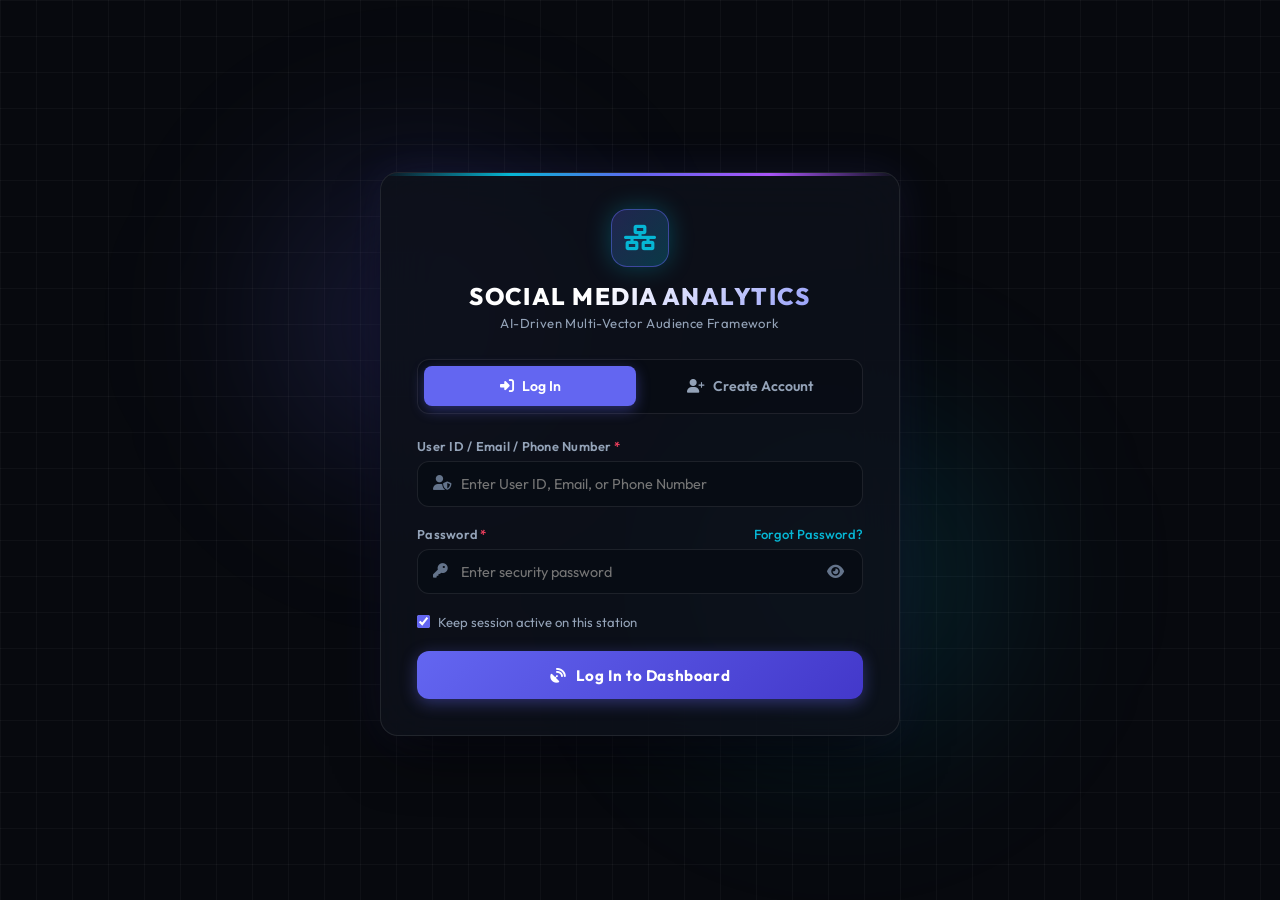
==== commit c25fe5cf: "commit 1" ====
--- a/frontend/login.html
+++ b/frontend/login.html
@@ -726,7 +726,7 @@
       <!-- Tab Switcher -->
       <div class="auth-tabs" id="tab-container">
         <button id="tab-login" class="auth-tab-btn active" onclick="switchTab('login')">
-          <i class="fas fa-lock-open"></i> Log In (Sign In)
+          <i class="fas fa-right-to-bracket"></i> Log In
         </button>
         <button id="tab-register" class="auth-tab-btn" onclick="switchTab('register')">
           <i class="fas fa-user-plus"></i> Create Account
@@ -739,7 +739,7 @@
         <span id="alert-msg">Notification message</span>
       </div>
 
-      <!-- ================= 1. LOG IN (SIGN IN) FORM ================= -->
+      <!-- ================= 1. LOG IN FORM ================= -->
       <form id="form-login" onsubmit="handleLogin(event)">
         <div class="form-group">
           <label class="form-label" for="login-identifier">
@@ -773,11 +773,11 @@
         </div>
 
         <button type="submit" id="btn-login-submit" class="btn-submit">
-          <i class="fas fa-satellite-dish"></i> Log In to Intelligence Command
+          <i class="fas fa-satellite-dish"></i> Log In to Dashboard
         </button>
       </form>
 
-      <!-- ================= 2. SIGN IN / SIGN UP (CREATE ACCOUNT) FORM ================= -->
+      <!-- ================= 2. CREATE ACCOUNT / SIGN IN FORM ================= -->
       <form id="form-register" style="display: none;" onsubmit="handleRegister(event)">
         
         <div class="form-group">
@@ -786,7 +786,7 @@
           </label>
           <div class="input-wrapper">
             <i class="fas fa-terminal input-icon"></i>
-            <input type="text" id="reg-username" class="auth-input" placeholder="e.g. jdoe99 or analyst_mark" required autocomplete="username" />
+            <input type="text" id="reg-username" class="auth-input" placeholder="e.g. vu_cse1 or analyst_mark" required autocomplete="username" />
           </div>
         </div>
 
@@ -806,7 +806,7 @@
           </label>
           <div class="input-wrapper">
             <i class="fas fa-phone input-icon"></i>
-            <input type="tel" id="reg-phone" class="auth-input" placeholder="e.g. +1-555-0199 or 9876543210" required autocomplete="tel" />
+            <input type="tel" id="reg-phone" class="auth-input" placeholder="e.g. +916304677919 or 9876543210" required autocomplete="tel" />
           </div>
         </div>
 
@@ -828,59 +828,100 @@
         </button>
       </form>
 
-      <!-- ================= 3. FORGOT PASSWORD FORM ================= -->
-      <form id="form-forgot" style="display: none;" onsubmit="handleForgotPassword(event)">
+      <!-- ================= 3. FORGOT PASSWORD WITH EMAIL OTP FORM ================= -->
+      <div id="form-forgot" style="display: none;">
         <div style="text-align: center; margin-bottom: 1.25rem;">
-          <h3 style="font-size: 1.1rem; color: var(--neon-cyan);">Reset Security Password</h3>
-          <p style="font-size: 0.8rem; color: var(--text-muted); margin-top: 0.2rem;">
-            Provide your registered User ID, Email, or Phone Number to update your credentials in the database.
+          <div style="width: 48px; height: 48px; margin: 0 auto 0.6rem; border-radius: 50%; background: rgba(6, 182, 212, 0.12); border: 1px solid rgba(6, 182, 212, 0.4); display: flex; align-items: center; justify-content: center; color: var(--neon-cyan); font-size: 1.2rem;">
+            <i class="fas fa-envelope-open-text"></i>
+          </div>
+          <h3 style="font-size: 1.15rem; color: var(--text-main); font-weight: 700;">Password Recovery & OTP</h3>
+          <p style="font-size: 0.8rem; color: var(--text-muted); margin-top: 0.25rem;">
+            Verify your identity with an email One-Time Password to reset your credentials.
           </p>
         </div>
 
-        <div class="form-group">
-          <label class="form-label" for="forgot-identifier">
-            <span>User ID / Email / Phone Number<span class="req-star">*</span></span>
-          </label>
-          <div class="input-wrapper">
-            <i class="fas fa-user-shield input-icon"></i>
-            <input type="text" id="forgot-identifier" class="auth-input" placeholder="Enter registered User ID, Email, or Phone Number" required />
+        <!-- STEP 1: Enter User ID / Email to receive OTP -->
+        <form id="forgot-step-1" onsubmit="handleSendOtp(event)">
+          <div class="form-group">
+            <label class="form-label" for="forgot-identifier">
+              <span>User ID / Email / Phone Number<span class="req-star">*</span></span>
+            </label>
+            <div class="input-wrapper">
+              <i class="fas fa-user-shield input-icon"></i>
+              <input type="text" id="forgot-identifier" class="auth-input" placeholder="Enter User ID, Email, or Phone Number" required />
+            </div>
           </div>
-        </div>
-
-        <div class="form-group">
-          <label class="form-label" for="forgot-new-pwd">
-            <span>New Password (Min. 6 Chars)<span class="req-star">*</span></span>
-          </label>
-          <div class="input-wrapper">
-            <i class="fas fa-lock input-icon"></i>
-            <input type="password" id="forgot-new-pwd" class="auth-input" placeholder="Enter new password" required autocomplete="new-password" />
-            <button type="button" class="toggle-pwd-btn" onclick="togglePasswordVisibility('forgot-new-pwd', this)">
-              <i class="fas fa-eye"></i>
+
+          <button type="submit" id="btn-send-otp" class="btn-submit" style="background: linear-gradient(135deg, #06b6d4, #0284c7);">
+            <i class="fas fa-paper-plane"></i> Send OTP to Registered Email
+          </button>
+        </form>
+
+        <!-- STEP 2: Enter 6-Digit OTP and New Password -->
+        <form id="forgot-step-2" style="display: none;" onsubmit="handleVerifyOtpAndReset(event)">
+          <div style="background: rgba(6, 182, 212, 0.1); border: 1px solid rgba(6, 182, 212, 0.35); border-radius: var(--radius-sm); padding: 0.75rem 1rem; margin-bottom: 1.1rem; font-size: 0.82rem; color: #a5f3fc; display: flex; align-items: center; gap: 0.6rem;">
+            <i class="fas fa-circle-check" style="color: var(--neon-cyan); font-size: 1.1rem;"></i>
+            <div>
+              <div>6-Digit OTP code dispatched!</div>
+              <div style="font-size: 0.75rem; color: #bae6fd;" id="otp-sent-target">Check your email inbox</div>
+            </div>
+          </div>
+
+          <div class="form-group">
+            <label class="form-label" for="forgot-otp-code">
+              <span>6-Digit Verification Code (OTP)<span class="req-star">*</span></span>
+              <span id="otp-countdown" style="font-family: 'JetBrains Mono', monospace; font-size: 0.75rem; color: var(--neon-amber);">10:00</span>
+            </label>
+            <div class="input-wrapper">
+              <i class="fas fa-shield-halved input-icon"></i>
+              <input type="text" id="forgot-otp-code" class="auth-input" placeholder="• • • • • •" maxlength="6" pattern="[0-9]{6}" required style="letter-spacing: 0.35em; font-family: 'JetBrains Mono', monospace; font-weight: 700; font-size: 1.1rem; text-align: center; padding-left: 2.7rem;" />
+            </div>
+          </div>
+
+          <div class="form-group">
+            <label class="form-label" for="forgot-new-pwd">
+              <span>New Password (Min. 6 Chars)<span class="req-star">*</span></span>
+            </label>
+            <div class="input-wrapper">
+              <i class="fas fa-lock input-icon"></i>
+              <input type="password" id="forgot-new-pwd" class="auth-input" placeholder="Enter new password" required autocomplete="new-password" />
+              <button type="button" class="toggle-pwd-btn" onclick="togglePasswordVisibility('forgot-new-pwd', this)">
+                <i class="fas fa-eye"></i>
+              </button>
+            </div>
+          </div>
+
+          <div class="form-group">
+            <label class="form-label" for="forgot-confirm-pwd">
+              <span>Confirm New Password<span class="req-star">*</span></span>
+            </label>
+            <div class="input-wrapper">
+              <i class="fas fa-check-double input-icon"></i>
+              <input type="password" id="forgot-confirm-pwd" class="auth-input" placeholder="Confirm new password" required autocomplete="new-password" />
+              <button type="button" class="toggle-pwd-btn" onclick="togglePasswordVisibility('forgot-confirm-pwd', this)">
+                <i class="fas fa-eye"></i>
+              </button>
+            </div>
+          </div>
+
+          <button type="submit" id="btn-verify-otp-submit" class="btn-submit">
+            <i class="fas fa-key"></i> Verify OTP & Update Password
+          </button>
+
+          <div style="display: flex; justify-content: space-between; align-items: center; margin-top: 0.85rem; font-size: 0.8rem;">
+            <button type="button" class="link-forgot" onclick="resendOtpCode()">
+              <i class="fas fa-rotate-right"></i> Resend OTP Code
+            </button>
+            <button type="button" class="link-forgot" style="color: var(--text-muted);" onclick="backToOtpStep1()">
+              Change User ID
             </button>
           </div>
-        </div>
-
-        <div class="form-group">
-          <label class="form-label" for="forgot-confirm-pwd">
-            <span>Confirm New Password<span class="req-star">*</span></span>
-          </label>
-          <div class="input-wrapper">
-            <i class="fas fa-check-double input-icon"></i>
-            <input type="password" id="forgot-confirm-pwd" class="auth-input" placeholder="Confirm new password" required autocomplete="new-password" />
-            <button type="button" class="toggle-pwd-btn" onclick="togglePasswordVisibility('forgot-confirm-pwd', this)">
-              <i class="fas fa-eye"></i>
-            </button>
-          </div>
-        </div>
-
-        <button type="submit" id="btn-forgot-submit" class="btn-submit">
-          <i class="fas fa-key"></i> Update Database Password
-        </button>
+        </form>
 
         <button type="button" class="btn-back-link" onclick="switchTab('login')">
           <i class="fas fa-arrow-left"></i> Back to Log In
         </button>
-      </form>
+      </div>
 
     </div>
 
@@ -902,7 +943,7 @@
           <i class="fas fa-rotate-left"></i> Try Again
         </button>
         <button type="button" class="btn-modal-register" onclick="switchToRegisterFromModal()">
-          <i class="fas fa-user-plus"></i> Sign In / Register
+          <i class="fas fa-user-plus"></i> Create Account
         </button>
       </div>
     </div>
@@ -1022,25 +1063,26 @@
           // Save session
           localStorage.setItem('aetheria_token', data.token);
           localStorage.setItem('aetheria_user', JSON.stringify(data.user));
+          localStorage.setItem('current_user', data.user.username);
           
           showAlert(data.message || 'Authentication verified! Access granted. Redirecting...', false);
           setTimeout(() => {
             window.location.href = '/';
-          }, 700);
+          }, 600);
         } else {
-          // Trigger the 'Candidate not found' pop-up modal!
+          // Trigger the pop-up modal or error notification
           const errMsg = data.message || 'Candidate not found';
           showAlert(errMsg, true);
           showNotFoundModal(errMsg);
           btn.disabled = false;
-          btn.innerHTML = '<i class="fas fa-satellite-dish"></i> Log In to Intelligence Command';
+          btn.innerHTML = '<i class="fas fa-satellite-dish"></i> Log In to Dashboard';
         }
       } catch (err) {
         console.error(err);
         showAlert('Network or Server Connection Error. Please verify server status.', true);
         showNotFoundModal('Candidate not found');
         btn.disabled = false;
-        btn.innerHTML = '<i class="fas fa-satellite-dish"></i> Log In to Intelligence Command';
+        btn.innerHTML = '<i class="fas fa-satellite-dish"></i> Log In to Dashboard';
       }
     }
 
@@ -1052,7 +1094,7 @@
       const username = document.getElementById('reg-username').value.trim();
       const email = document.getElementById('reg-email').value.trim();
       const phone = document.getElementById('reg-phone').value.trim();
-      const fullName = (document.getElementById('reg-fullname') ? document.getElementById('reg-fullname').value.trim() : "") || username;
+      const fullName = username;
       const password = document.getElementById('reg-password').value;
       const btn = document.getElementById('btn-reg-submit');
 
@@ -1088,13 +1130,14 @@
         if (data.success && data.token) {
           localStorage.setItem('aetheria_token', data.token);
           localStorage.setItem('aetheria_user', JSON.stringify(data.user));
-
-          showAlert('Account registered and saved to database! Redirecting to Command Center...', false);
+          localStorage.setItem('current_user', data.user.username);
+
+          showAlert(data.message || 'Account authenticated & saved to database! Redirecting...', false);
           setTimeout(() => {
             window.location.href = '/';
-          }, 800);
+          }, 600);
         } else {
-          showAlert(data.message || 'Registration failed. User ID or Email might already exist.', true);
+          showAlert(data.message || 'Registration failed. Please check your entries.', true);
           btn.disabled = false;
           btn.innerHTML = '<i class="fas fa-id-badge"></i> Sign In & Save Credentials to Database';
         }
@@ -1106,21 +1149,120 @@
       }
     }
 
-    // ================= HANDLE FORGOT PASSWORD =================
-    async function handleForgotPassword(e) {
-      e.preventDefault();
+    // ================= EMAIL OTP PASSWORD RESET FLOW =================
+    let currentOtpIdentifier = '';
+    let otpCountdownInterval = null;
+
+    function startOtpTimer(durationSeconds = 600) {
+      clearInterval(otpCountdownInterval);
+      let remaining = durationSeconds;
+      const display = document.getElementById('otp-countdown');
+
+      const updateDisplay = () => {
+        const mins = Math.floor(remaining / 60);
+        const secs = remaining % 60;
+        if (display) {
+          display.textContent = `${String(mins).padStart(2, '0')}:${String(secs).padStart(2, '0')}`;
+          if (remaining <= 60) {
+            display.style.color = 'var(--neon-rose)';
+          } else {
+            display.style.color = 'var(--neon-amber)';
+          }
+        }
+        if (remaining <= 0) {
+          clearInterval(otpCountdownInterval);
+          if (display) display.textContent = 'EXPIRED';
+        }
+        remaining--;
+      };
+
+      updateDisplay();
+      otpCountdownInterval = setInterval(updateDisplay, 1000);
+    }
+
+    function backToOtpStep1() {
+      clearInterval(otpCountdownInterval);
+      document.getElementById('forgot-step-1').style.display = 'block';
+      document.getElementById('forgot-step-2').style.display = 'none';
       hideAlert();
+    }
+
+    // Step 1: Send OTP to Email
+    async function handleSendOtp(e) {
+      if (e) e.preventDefault();
+      hideAlert();
 
       const identifier = document.getElementById('forgot-identifier').value.trim();
-      const newPwd = document.getElementById('forgot-new-pwd').value;
-      const confirmPwd = document.getElementById('forgot-confirm-pwd').value;
-      const btn = document.getElementById('btn-forgot-submit');
+      const btn = document.getElementById('btn-send-otp');
 
       if (!identifier) {
         showAlert('Please provide your User ID, Email, or Phone Number.', true);
         return;
       }
 
+      currentOtpIdentifier = identifier;
+      btn.disabled = true;
+      btn.innerHTML = '<i class="fas fa-spinner fa-spin"></i> Dispatching OTP to Email...';
+
+      try {
+        const res = await fetch('/api/auth/request-otp', {
+          method: 'POST',
+          headers: { 'Content-Type': 'application/json' },
+          body: JSON.stringify({ identifier: identifier })
+        });
+
+        const data = await res.json();
+        if (data.success) {
+          showAlert(data.message || 'OTP successfully sent to your registered mail!', false);
+          document.getElementById('otp-sent-target').textContent = `Dispatched to ${data.email_masked || 'your registered email'}`;
+          
+          // Switch to Step 2
+          document.getElementById('forgot-step-1').style.display = 'none';
+          document.getElementById('forgot-step-2').style.display = 'block';
+          
+          startOtpTimer(data.expires_in_seconds || 600);
+          const otpInput = document.getElementById('forgot-otp-code');
+          if (otpInput) {
+            otpInput.value = '';
+            otpInput.focus();
+          }
+        } else {
+          showAlert(data.message || 'Candidate not found. Please check your User ID or sign in first.', true);
+        }
+      } catch (err) {
+        console.error(err);
+        showAlert('Failed to connect to authentication server. Please try again.', true);
+      } finally {
+        btn.disabled = false;
+        btn.innerHTML = '<i class="fas fa-paper-plane"></i> Send OTP to Registered Email';
+      }
+    }
+
+    // Resend OTP
+    async function resendOtpCode() {
+      if (!currentOtpIdentifier) {
+        backToOtpStep1();
+        return;
+      }
+      showAlert('Requesting a fresh 6-digit OTP code...', false);
+      await handleSendOtp(null);
+    }
+
+    // Step 2: Verify OTP and Reset Password
+    async function handleVerifyOtpAndReset(e) {
+      e.preventDefault();
+      hideAlert();
+
+      const otp = document.getElementById('forgot-otp-code').value.trim();
+      const newPwd = document.getElementById('forgot-new-pwd').value;
+      const confirmPwd = document.getElementById('forgot-confirm-pwd').value;
+      const btn = document.getElementById('btn-verify-otp-submit');
+
+      if (!otp || otp.length !== 6) {
+        showAlert('Please enter the 6-digit numeric OTP code sent to your email.', true);
+        return;
+      }
+
       if (newPwd.length < 6) {
         showAlert('New password must be at least 6 characters long.', true);
         return;
@@ -1132,35 +1274,37 @@
       }
 
       btn.disabled = true;
-      btn.innerHTML = '<i class="fas fa-spinner fa-spin"></i> Updating Database...';
+      btn.innerHTML = '<i class="fas fa-spinner fa-spin"></i> Verifying OTP & Updating Database...';
 
       try {
-        const res = await fetch('/api/auth/forgot-password', {
+        const res = await fetch('/api/auth/verify-reset-otp', {
           method: 'POST',
           headers: { 'Content-Type': 'application/json' },
           body: JSON.stringify({
-            identifier: identifier,
+            identifier: currentOtpIdentifier,
+            otp: otp,
             new_password: newPwd
           })
         });
 
         const data = await res.json();
         if (data.success) {
-          showAlert(data.message || 'Password updated successfully! Switching to Log In...', false);
+          clearInterval(otpCountdownInterval);
+          showAlert(data.message || 'Password reset verified! Redirecting to Log In...', false);
           setTimeout(() => {
             switchTab('login');
-            document.getElementById('login-identifier').value = identifier;
+            document.getElementById('login-identifier').value = currentOtpIdentifier;
             document.getElementById('login-password').value = newPwd;
           }, 1200);
         } else {
-          showAlert(data.message || 'User not found. Please verify your details or sign in first.', true);
+          showAlert(data.message || 'Invalid or expired OTP code. Please verify the code in your email.', true);
         }
       } catch (err) {
         console.error(err);
         showAlert('Network or server error during password reset.', true);
       } finally {
         btn.disabled = false;
-        btn.innerHTML = '<i class="fas fa-key"></i> Update Database Password';
+        btn.innerHTML = '<i class="fas fa-key"></i> Verify OTP & Update Password';
       }
     }
 
